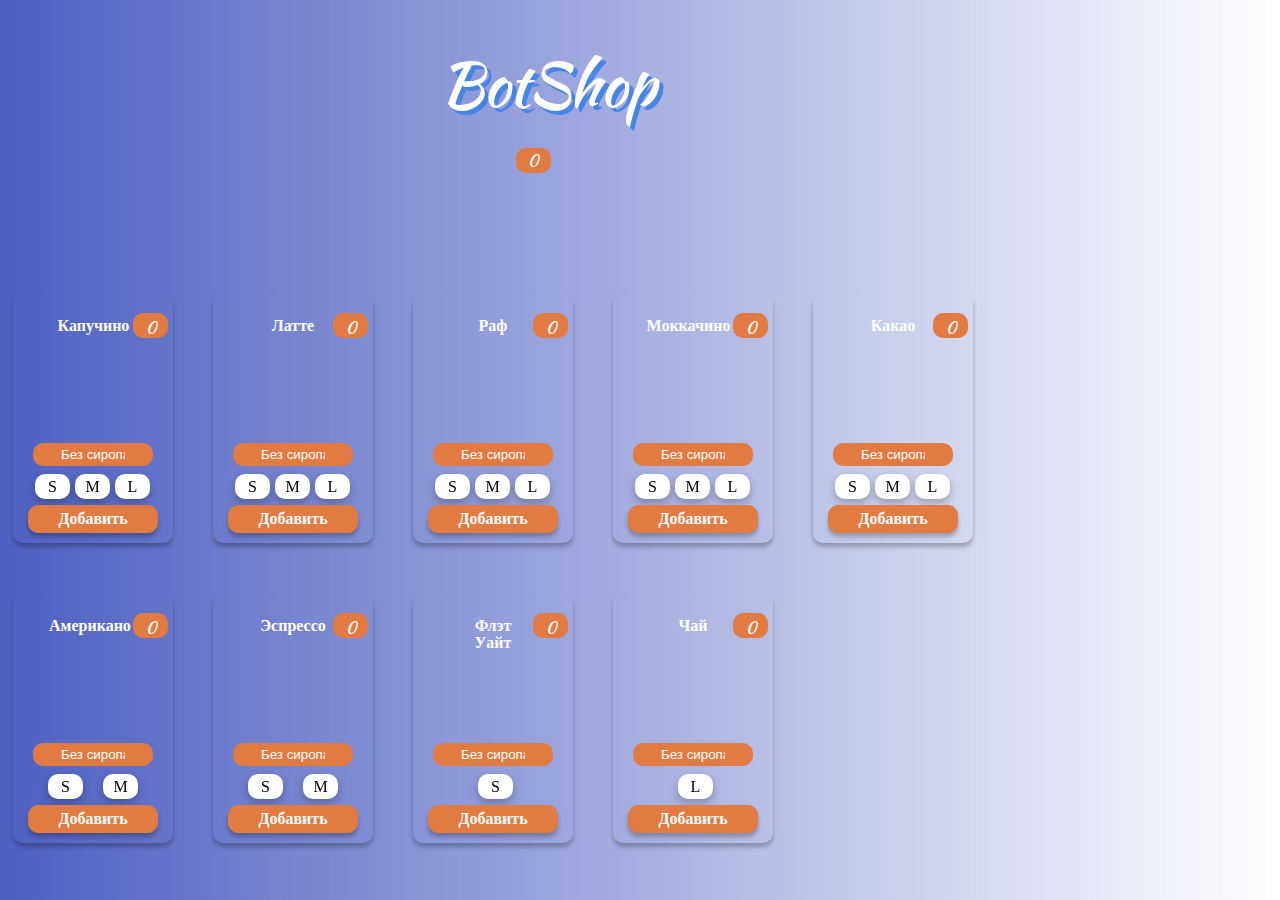
==== index.html @ 3cc94b34 "commit" ====
<!DOCTYPE html>
<meta name="viewport" content="width=device-width, height=device-height, initial-scale=1, user-scalable=no, maximum-scale=1">
<html lang="en">
<head>
  <meta charset="UTF-8">
  <link rel="stylesheet" href="css/style.css">
  <link rel="stylesheet" href="css/cards_containers.css">
  <link rel="stylesheet" href="css/titles.css">
  <link rel="stylesheet" href="css/buttons.css">
  <link rel="stylesheet" href="css/images.css">
  <link rel="stylesheet" href="css/select.css">
  <link rel="stylesheet" href="css/price.css">
  <title>BotShop</title>
</head>
<body>
<h1 class="title">BotShop</h1>
<div class="average-price_container">
  <h3 class="average-price_text">0</h3>
</div>


<div class="container">
  <div class="products"></div>
</div>

<script src="https://telegram.org/js/telegram-web-app.js"></script>
<script src="js/app.js"></script>
<script src="js/GetProductsData.js"></script>
</body>
</html>
---- css/style.css ----
body {
  position: relative;
  width: 1080px;
  height: 720px;
  background: linear-gradient(90deg, #3A4EBB -10.96%, rgba(10, 16, 48, 0) 100%);
}

.container {
  max-width: 1200px;
}

@font-face {
  font-family: 'Kaushan Script';
  src: url('fonts/KaushanScript-Regular.ttf') format("truetype");
}

.title {
  width: 301px;
  height: 63px;
  margin-left: 40%;
  font-family: 'Kaushan Script', serif;
  font-style: normal;
  font-weight: 400;
  font-size: 60px;
  line-height: 90px;

  color: #FFFFFF;

  text-shadow: 4px 4px #4585E6;
}

@font-face {
  font-family: 'Oleo Script Swash Caps';
  src: url('fonts/KaushanScript-Regular.ttf') format("truetype");
}

.average-price_container{
  position: absolute;
  width: 35px;
  height: 25px;
  margin-left: 47%;
  top: 15%;

  background: #E17B41;
  border-radius: 10px;
}

.average-price_text{
  text-align: center;
  margin-top: 5px;
  font-family: 'Oleo Script Swash Caps', serif;
  font-style: normal;
  font-weight: 400;
  font-size: 16px;
  line-height: 15px;
  color: #FFFFFF;
}
---- css/cards_containers.css ----
.products {
  display: grid;
  gap: 50px;
  grid-template-columns: repeat(5,150px);
}

.item {
  position: relative;
  flex-direction: column;
  display: flex;
  width: 160px;
  height: 250px;
  top: 150px;
  left: 5px;

  box-shadow: 0 4px 4px rgba(0, 0, 0, 0.25);
  border-radius: 10px;
}


@media (max-width: 768px ) {
  .products{
    grid-template-columns: repeat(2,1fr);
  }
}


/*@media (max-width: 1280px ) {*/
/*  .products{*/
/*    margin-left: 2vw;*/
/*    padding: calc(20px + ((50 - 20) * ((100vw - 320px) / (1280 - 320))));*/
/*    grid-template-columns: repeat(4,1fr);*/
/*    width: 768px;*/
/*  }*/
/*  .title{*/
/*    font-size: calc(40px + ((60 - 20) * ((100vw - 320px) / (1280 - 320))));*/
/*    margin-left: 40%;*/
/*  }*/
/*  .average-price_container{*/
/*    margin-left: 50%;*/
/*  }*/
/*}*/
---- css/titles.css ----
/* Cards titles */

@font-face {
  font-family: 'Oleo Script Swash Caps';
  src: url('fonts/KaushanScript-Regular.ttf') format("truetype");
}

.item__title {
  text-align: center;
  align-self: center;
  position: relative;
  width: 68px;
  height: 19px;
  top: -3px;

  font-family: 'Oleo Script Swash Caps', serif;
  font-style: normal;
  font-weight: 700;
  font-size: 16px;
  line-height: 17px;

  color: #FFFFFF;
}

.title_mokka {
  margin-left: -25px;
}

.title_cappuccino {
  margin-left: -3px;
}

.title_americano {
  margin-left: -20px;
}
---- css/buttons.css ----
/* Buttons */

.buttons {
  display: grid;
  grid-template-columns: repeat(auto-fill, minmax(35px, 1fr));
}

.btn__size {
  flex-direction: column;
  margin-top: 108px;
  margin-left: 22px;

  background: #FFFFFF;
  border-radius: 10px;
  width: 35px;
  height: 25px;

  filter: drop-shadow(0px 4px 4px rgba(0, 0, 0, 0.25));
}

.one_size{
  margin-left: 65px;
}

.two_size_s{
  margin-left: 35px;
}

.two_size_m{
  margin-left: 50px;
}

.btn__size._active{
  background: #2557A3;
}

.btn__size._active .buttons{
  background: #FFFFFF;
}

.btn__size._active .btn__text_size{
  color: white;
}

.btn__text_size{
  text-align: center;
  font-size: 16px;
  margin-top: 4px;
}

.btn__buy {
  box-sizing: border-box;

  position: absolute;
  width: 130px;
  height: 28px;
  left: 15px;
  top: 212px;

  background: #E17B41;
  border: 1px solid #E17B41;
  box-shadow: 0 4px 4px rgba(0, 0, 0, 0.25);
  border-radius: 10px;
  color: #FFFFFF;
  font-family: 'Oleo Script Swash Caps', serif;
  font-style: normal;
  font-weight: 600;
  font-size: 16px;
}

.btn__text_buy{
  text-align: center;
  font-size: 16px;
  margin-top: 1px;
}

.btn__buy._active{
  background: #2557A3;
  border: 1px solid #2557A3;
}
---- css/images.css ----
/* Images */

.image_coffee {
  position: absolute;
  width: 75px;
  height: 85px;
  left: 44px;
  top: 45px;
}

.image_tea {
  position: absolute;
  width: 80px;
  height: 90px;
  left: 45px;
  top: 45px;
}
---- css/select.css ----
/* Syrup block */

.syrup_select_form{
  -moz-appearance: none;
  -webkit-appearance: none;
  appearance: none;
  box-sizing: border-box;

  position: absolute;
  width: 120px;
  height: 23px;
  left: 20px;
  top: 150px;

  background: #E17B41;
  color: #FFFFFF;
  padding: 0 28px;

  border-radius: 10px;
  border: #E17B41;
}

.syrup_select_form._active{
  display: none;
}



.syrup__text {
  width: 130px;
  height: 33px;
  left: 18px;
  top: -7px;

  font-family: 'Oleo Script Swash Caps', serif;
  font-style: normal;
  font-weight: 600;
  font-size: 16px;
  line-height: 12px;

  color: #FFFFFF;
}

select{
  text-align-last: center;
}
---- css/price.css ----
/* Price block */

.item__label_price {
  position: absolute;
  display: flex;
  width: 35px;
  height: 25px;
  top: 20px;
  left: 120px;
  flex: 0 0 48px;

  background: #E17B41;
  border-radius: 10px;
}

.item__text_price {
  position: relative;
  width: 65px;
  text-align: center;
  top: -20px;

  font-family: 'Oleo Script Swash Caps', serif;
  font-style: normal;
  font-weight: 400;
  font-size: 16px;
  line-height: 15px;

  color: #FFFFFF;
}
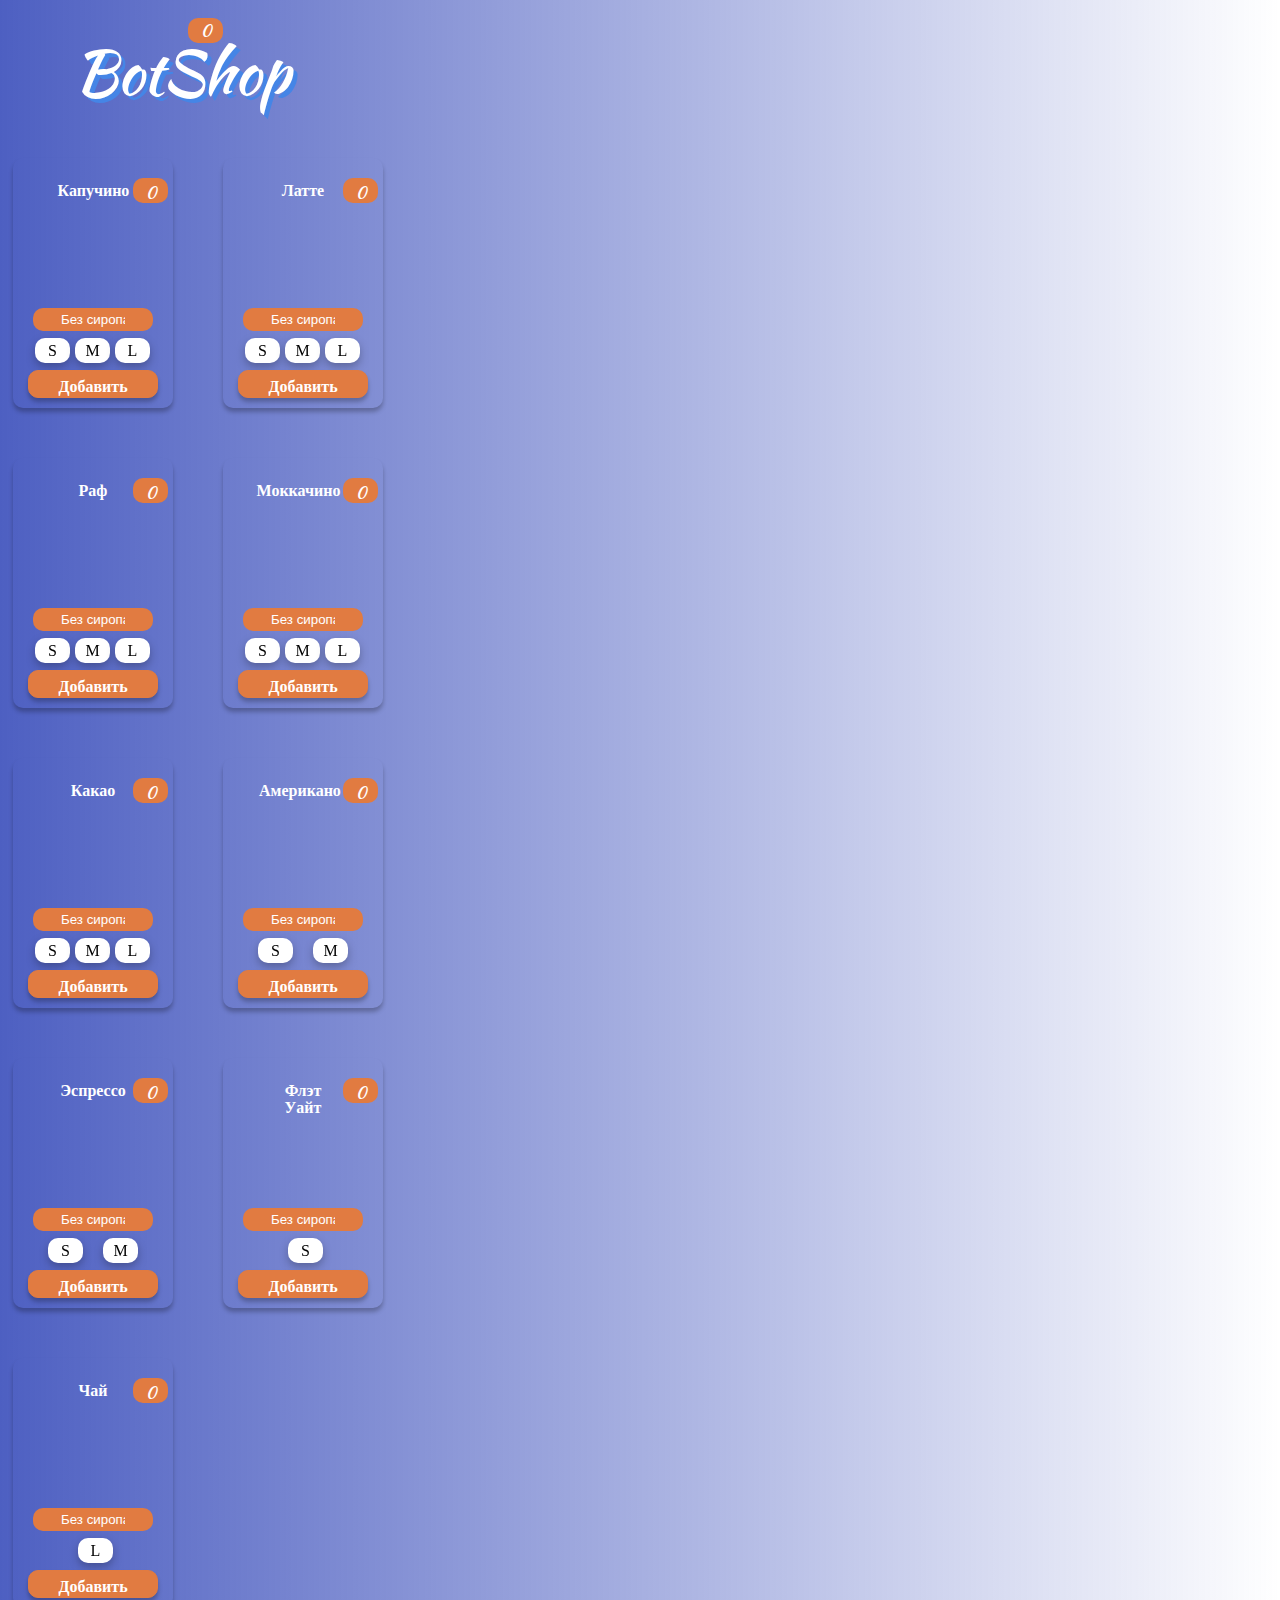
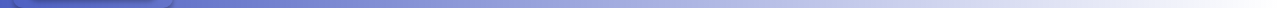
==== commit e6b66728: "g" ====
--- a/index.html
+++ b/index.html
@@ -1,8 +1,9 @@
 <!DOCTYPE html>
-<meta name="viewport" content="width=device-width, height=device-height, initial-scale=1, user-scalable=no, maximum-scale=1">
+<meta name="viewport" content="width=device-width, height=device-height, initial-scale=1.0, user-scalable=no, maximum-scale=1.0">
 <html lang="en">
 <head>
   <meta charset="UTF-8">
+  <meta name="viewport" content="width=device-width, initial-scale=1.0">
   <link rel="stylesheet" href="css/style.css">
   <link rel="stylesheet" href="css/cards_containers.css">
   <link rel="stylesheet" href="css/titles.css">
--- a/css/style.css
+++ b/css/style.css
@@ -1,12 +1,12 @@
 body {
   position: relative;
-  width: 1080px;
-  height: 720px;
+  width: 370px;
+  height: 932px;
   background: linear-gradient(90deg, #3A4EBB -10.96%, rgba(10, 16, 48, 0) 100%);
 }
 
 .container {
-  max-width: 1200px;
+  max-width: 400px;
 }
 
 @font-face {
@@ -15,9 +15,11 @@
 }
 
 .title {
+  position: absolute;
   width: 301px;
   height: 63px;
-  margin-left: 40%;
+  left: 66px;
+  top: -20px;
   font-family: 'Kaushan Script', serif;
   font-style: normal;
   font-weight: 400;
@@ -38,8 +40,8 @@
   position: absolute;
   width: 35px;
   height: 25px;
-  margin-left: 47%;
-  top: 15%;
+  left: 180px;
+  top: 10px;
 
   background: #E17B41;
   border-radius: 10px;
--- a/css/cards_containers.css
+++ b/css/cards_containers.css
@@ -1,7 +1,7 @@
 .products {
   display: grid;
   gap: 50px;
-  grid-template-columns: repeat(5,150px);
+  grid-template-columns: repeat(auto-fit, minmax(160px, 1fr));
 }
 
 .item {
@@ -16,27 +16,3 @@
   box-shadow: 0 4px 4px rgba(0, 0, 0, 0.25);
   border-radius: 10px;
 }
-
-
-@media (max-width: 768px ) {
-  .products{
-    grid-template-columns: repeat(2,1fr);
-  }
-}
-
-
-/*@media (max-width: 1280px ) {*/
-/*  .products{*/
-/*    margin-left: 2vw;*/
-/*    padding: calc(20px + ((50 - 20) * ((100vw - 320px) / (1280 - 320))));*/
-/*    grid-template-columns: repeat(4,1fr);*/
-/*    width: 768px;*/
-/*  }*/
-/*  .title{*/
-/*    font-size: calc(40px + ((60 - 20) * ((100vw - 320px) / (1280 - 320))));*/
-/*    margin-left: 40%;*/
-/*  }*/
-/*  .average-price_container{*/
-/*    margin-left: 50%;*/
-/*  }*/
-/*}*/
--- a/css/titles.css
+++ b/css/titles.css
@@ -1,4 +1,4 @@
-/* Cards titles */
+/* Card titles */
 
 @font-face {
   font-family: 'Oleo Script Swash Caps';
--- a/css/buttons.css
+++ b/css/buttons.css
@@ -1,4 +1,5 @@
 /* Buttons */
+
 
 .buttons {
   display: grid;
@@ -71,7 +72,7 @@
 .btn__text_buy{
   text-align: center;
   font-size: 16px;
-  margin-top: 1px;
+  margin-top: 4px;
 }
 
 .btn__buy._active{
--- a/css/price.css
+++ b/css/price.css
@@ -19,6 +19,8 @@
   text-align: center;
   top: -20px;
 
+
+
   font-family: 'Oleo Script Swash Caps', serif;
   font-style: normal;
   font-weight: 400;
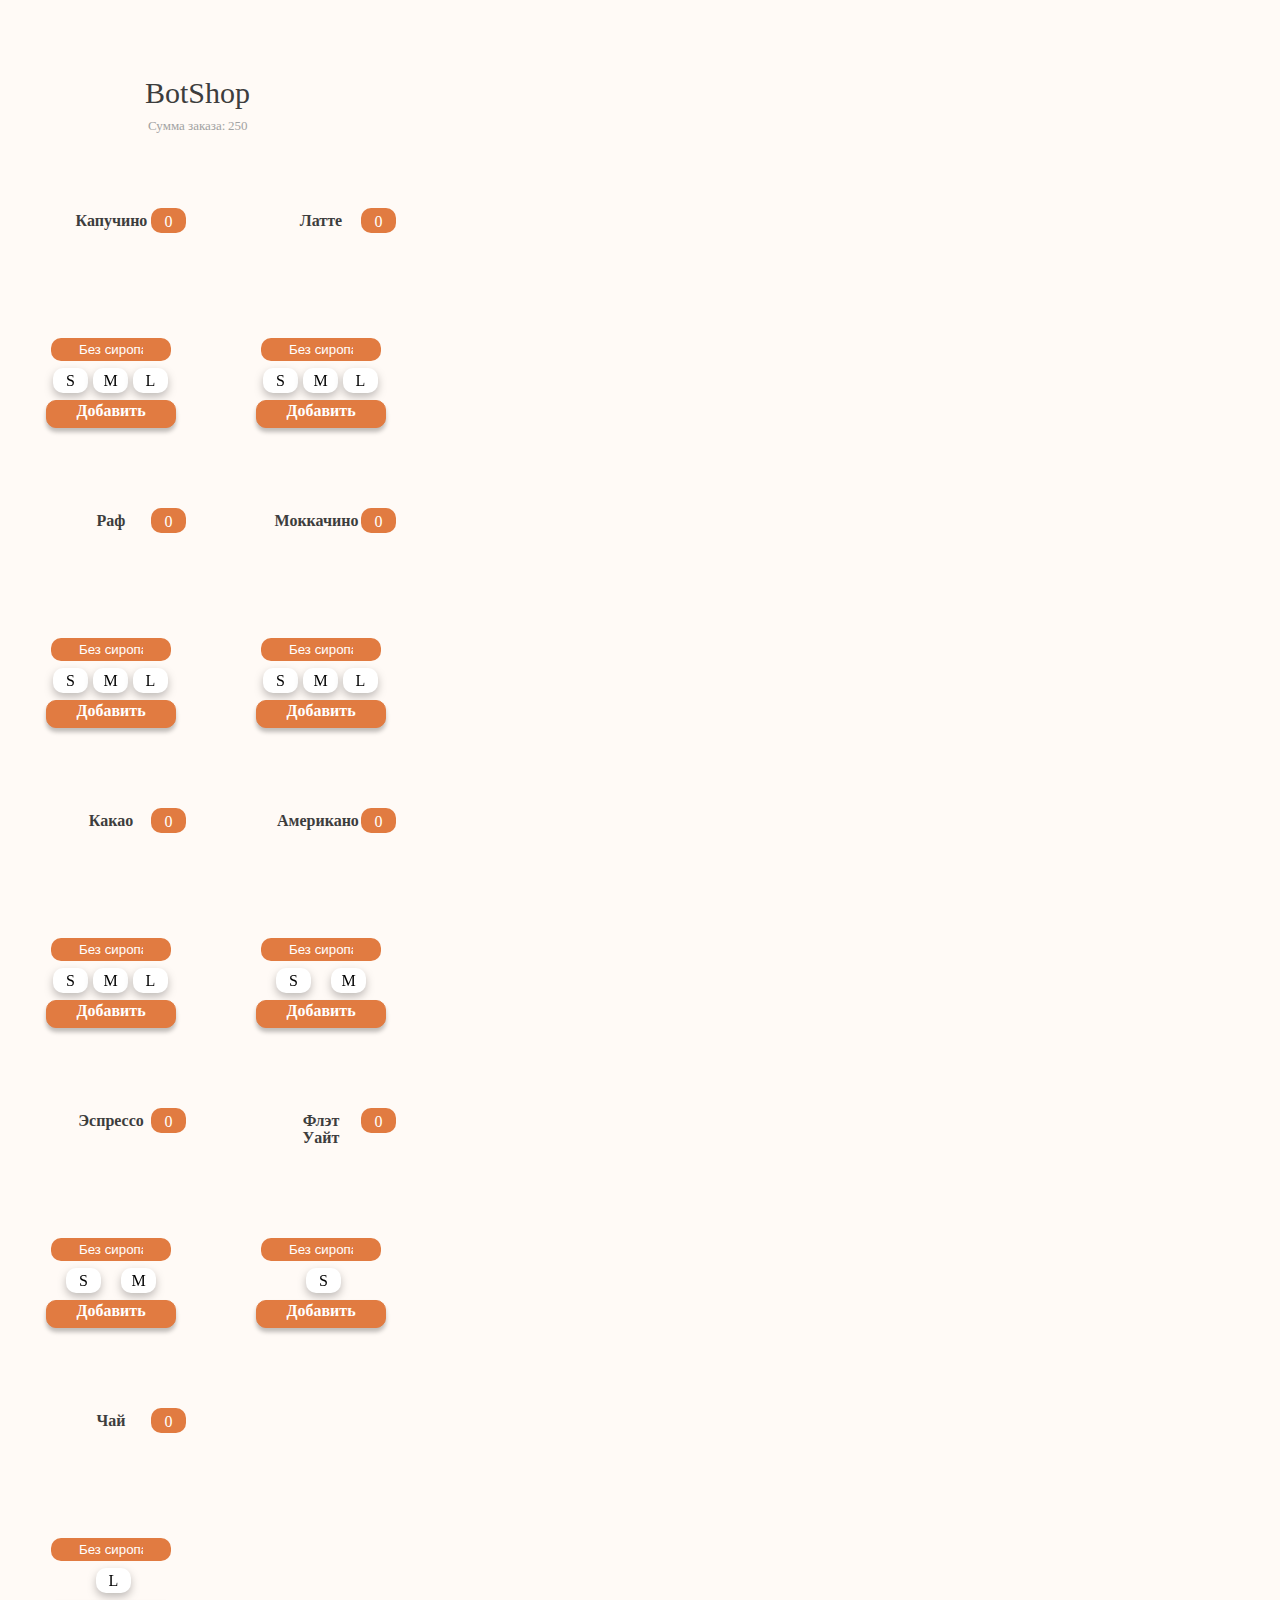
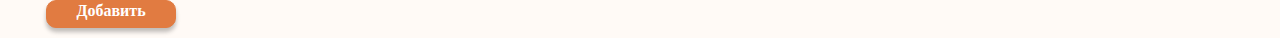
==== commit f6ff4703: "upd font" ====
--- a/index.html
+++ b/index.html
@@ -15,9 +15,9 @@
 </head>
 <body>
 <h1 class="title">BotShop</h1>
-<div class="average-price_container">
-  <h3 class="average-price_text">0</h3>
-</div>
+<h2 class="average-price_sum_text">Сумма заказа:</h2>
+<h2 class="average-price_text"> 250</h2>
+
 
 
 <div class="container">
--- a/css/style.css
+++ b/css/style.css
@@ -2,7 +2,7 @@
   position: relative;
   width: 370px;
   height: 932px;
-  background: linear-gradient(90deg, #3A4EBB -10.96%, rgba(10, 16, 48, 0) 100%);
+  background: #FFFAF6
 }
 
 .container {
@@ -10,50 +10,59 @@
 }
 
 @font-face {
-  font-family: 'Kaushan Script';
-  src: url('fonts/KaushanScript-Regular.ttf') format("truetype");
+  src: url('fonts/PPNeueMontreal-Medium.otf') format("truetype");
 }
 
 .title {
   position: absolute;
-  width: 301px;
-  height: 63px;
-  left: 66px;
-  top: -20px;
-  font-family: 'Kaushan Script', serif;
+  width: 142px;
+  height: 24px;
+  left: 137px;
+  top: 50px;
+
+  font-family: 'PP Neue Montreal', serif;
   font-style: normal;
-  font-weight: 400;
-  font-size: 60px;
-  line-height: 90px;
+  font-weight: 500;
+  font-size: 30px;
+  line-height: 30px;
 
-  color: #FFFFFF;
-
-  text-shadow: 4px 4px #4585E6;
+  color: #3D3D3D;
 }
 
 @font-face {
-  font-family: 'Oleo Script Swash Caps';
-  src: url('fonts/KaushanScript-Regular.ttf') format("truetype");
+  src: url('fonts/PPNeueMontreal-Medium.otf') format("truetype");
 }
 
-.average-price_container{
+.average-price_sum_text{
   position: absolute;
-  width: 35px;
-  height: 25px;
-  left: 180px;
-  top: 10px;
+  width: 114px;
+  height: 15px;
+  left: 140px;
+  top: 100px;
 
-  background: #E17B41;
-  border-radius: 10px;
+  font-family: 'PP Neue Montreal', serif;
+  font-style: normal;
+  font-weight: 500;
+  font-size: 13px;
+  line-height: 13px;
+
+  color: #A2A2A2;
+
 }
 
 .average-price_text{
-  text-align: center;
-  margin-top: 5px;
-  font-family: 'Oleo Script Swash Caps', serif;
+  position: absolute;
+  width: 114px;
+  height: 15px;
+  left: 220px;
+  top: 100px;
+
+  font-family: 'PP Neue Montreal', serif;
   font-style: normal;
-  font-weight: 400;
-  font-size: 16px;
-  line-height: 15px;
-  color: #FFFFFF;
+  font-weight: 500;
+  font-size: 13px;
+  line-height: 13px;
+
+  color: #A2A2A2;
 }
+
--- a/css/cards_containers.css
+++ b/css/cards_containers.css
@@ -1,18 +1,39 @@
 .products {
-  display: grid;
-  gap: 50px;
-  grid-template-columns: repeat(auto-fit, minmax(160px, 1fr));
+    display: grid;
+    gap: 50px;
+    grid-template-columns: repeat(auto-fit, minmax(160px, 1fr));
 }
 
 .item {
-  position: relative;
-  flex-direction: column;
-  display: flex;
-  width: 160px;
-  height: 250px;
-  top: 150px;
-  left: 5px;
+    position: relative;
+    flex-direction: column;
+    display: flex;
+    width: 160px;
+    height: 250px;
+    left: 23px;
+    top: 180px;
 
-  box-shadow: 0 4px 4px rgba(0, 0, 0, 0.25);
-  border-radius: 10px;
+    border-radius: 10px;
 }
+
+@media (max-width: 1025px) and (min-width: 620px) {
+    .products {
+        margin-left: 100px;
+        gap: 40px;
+        grid-template-columns: repeat(4, minmax(160px, 1fr));
+    }
+
+    .title {
+        margin-left: 300px;
+    }
+
+    .average-price_container {
+        margin-left: 290px;
+    }
+}
+
+@media (max-width: 400px) {
+    .products {
+        gap: 10px;
+    }
+}--- a/css/titles.css
+++ b/css/titles.css
@@ -1,8 +1,7 @@
 /* Card titles */
 
 @font-face {
-  font-family: 'Oleo Script Swash Caps';
-  src: url('fonts/KaushanScript-Regular.ttf') format("truetype");
+  src: url('fonts/PPNeueMontreal-Medium.otf') format("truetype");
 }
 
 .item__title {
@@ -13,13 +12,13 @@
   height: 19px;
   top: -3px;
 
-  font-family: 'Oleo Script Swash Caps', serif;
+  font-family: 'PP Neue Montreal', serif;
   font-style: normal;
   font-weight: 700;
   font-size: 16px;
   line-height: 17px;
 
-  color: #FFFFFF;
+  color: #3D3D3D;
 }
 
 .title_mokka {
--- a/css/buttons.css
+++ b/css/buttons.css
@@ -72,7 +72,7 @@
 .btn__text_buy{
   text-align: center;
   font-size: 16px;
-  margin-top: 4px;
+  margin-top: 1px;
 }
 
 .btn__buy._active{
--- a/css/price.css
+++ b/css/price.css
@@ -17,7 +17,7 @@
   position: relative;
   width: 65px;
   text-align: center;
-  top: -20px;
+  top: -21px;
 
 
 
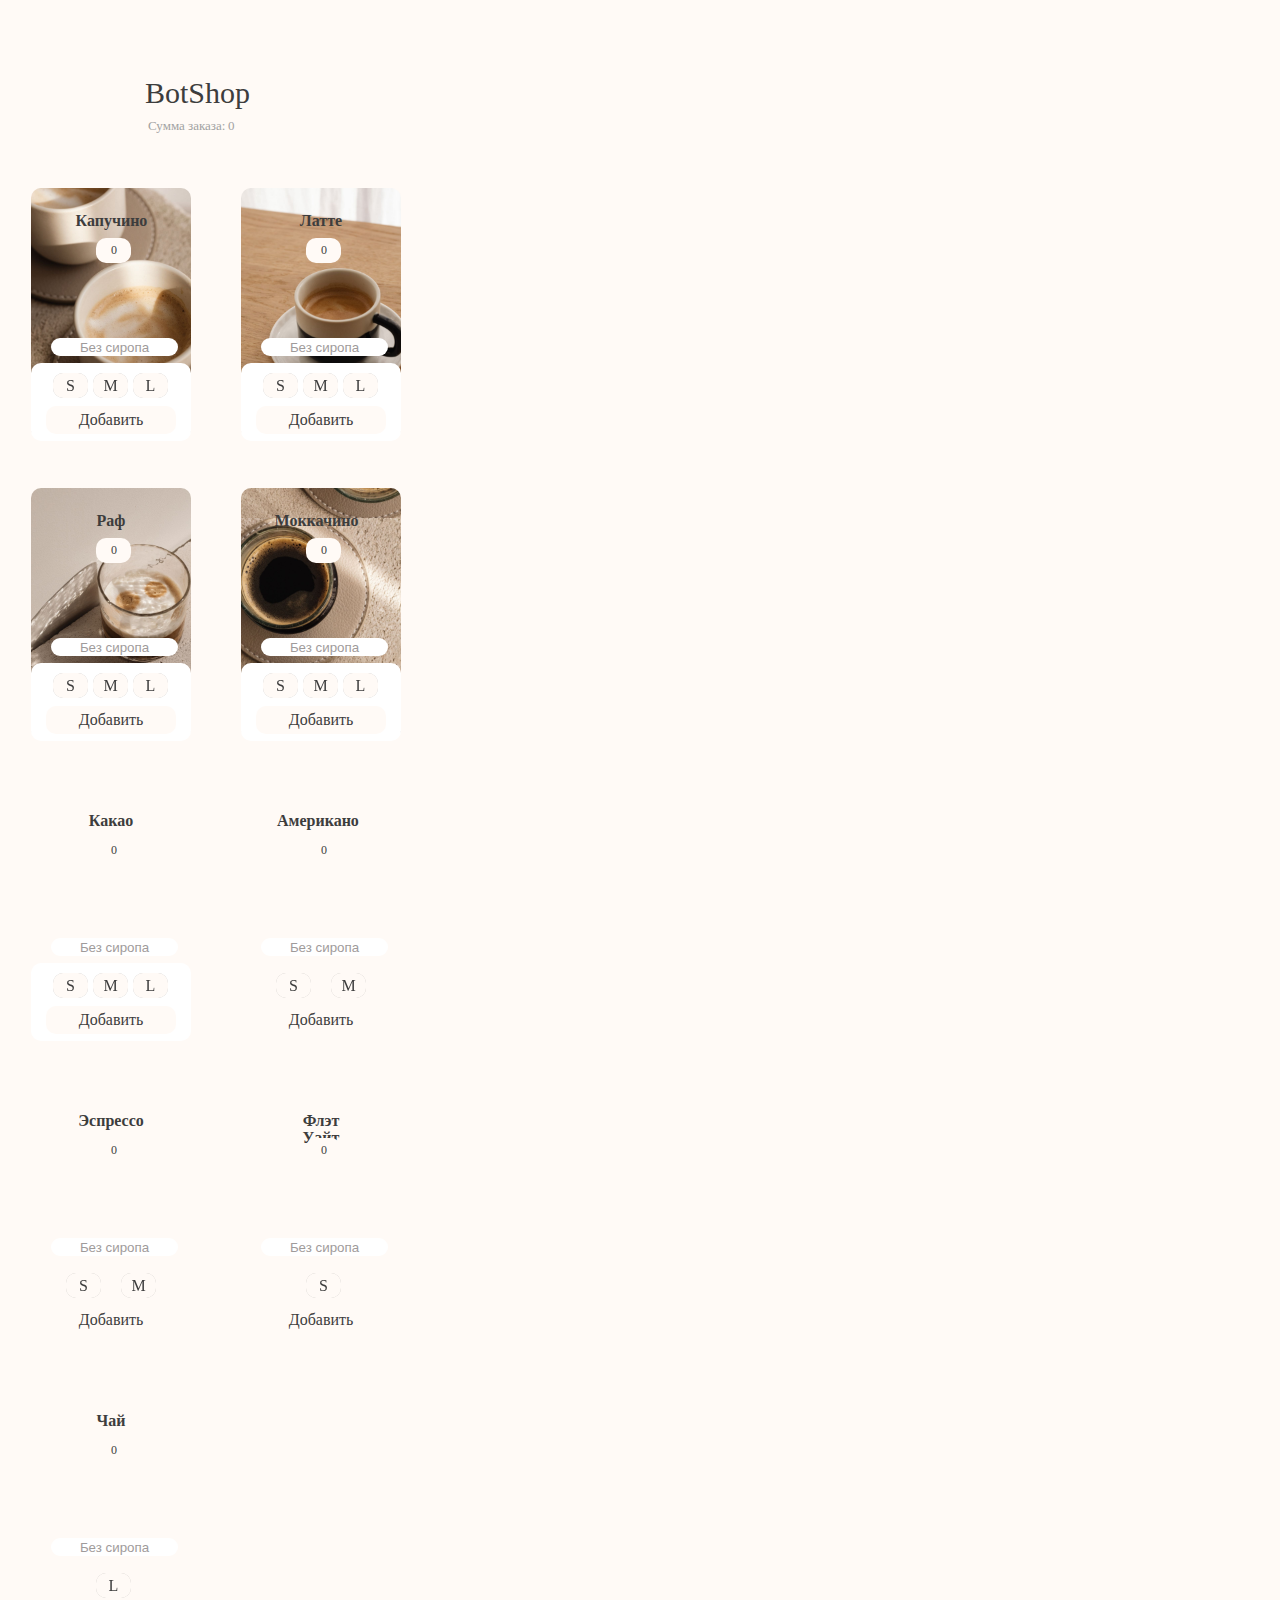
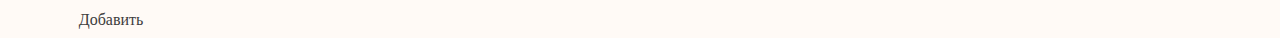
==== commit 92046131: "upd design" ====
--- a/index.html
+++ b/index.html
@@ -16,7 +16,7 @@
 <body>
 <h1 class="title">BotShop</h1>
 <h2 class="average-price_sum_text">Сумма заказа:</h2>
-<h2 class="average-price_text"> 250</h2>
+<h2 class="average-price_text">0</h2>
 
 
 
--- a/css/cards_containers.css
+++ b/css/cards_containers.css
@@ -14,6 +14,23 @@
     top: 180px;
 
     border-radius: 10px;
+}
+
+.item_cappuccino{
+    background: url("/img/cappucino.jpeg") 10% 10%;
+    background-size: 200px 300px;
+}
+.item_latte{
+    background: url("/img/latte.jpeg") 10% 40%;
+    background-size: 200px 300px;
+}
+.item_raf{
+    background: url("/img/raf.jpeg") 20% 120%;
+    background-size: 200px 300px;
+}
+.item_mokka{
+    background: url("/img/mokka.jpeg") 10% -60%;
+    background-size: 200px 300px;
 }
 
 @media (max-width: 1025px) and (min-width: 620px) {
--- a/css/buttons.css
+++ b/css/buttons.css
@@ -6,17 +6,29 @@
   grid-template-columns: repeat(auto-fill, minmax(35px, 1fr));
 }
 
+.buttons_container{
+  position: absolute;
+  width: 160px;
+  height: 78px;
+  left: 0px;
+  top: 175px;
+
+  background: #FFFFFF;
+  border-radius: 10px;
+}
+
 .btn__size {
   flex-direction: column;
-  margin-top: 108px;
+  margin-top: 113px;
   margin-left: 22px;
 
-  background: #FFFFFF;
+  background: #FFFAF6;
+  color: #3D3D3D;
   border-radius: 10px;
   width: 35px;
   height: 25px;
 
-  filter: drop-shadow(0px 4px 4px rgba(0, 0, 0, 0.25));
+  filter: drop-shadow(0px 0px 0px rgba(0, 0, 0, 0.25));
 }
 
 .one_size{
@@ -32,7 +44,7 @@
 }
 
 .btn__size._active{
-  background: #2557A3;
+  background:#D1D0D0;
 }
 
 .btn__size._active .buttons{
@@ -49,6 +61,10 @@
   margin-top: 4px;
 }
 
+@font-face {
+  src: url('fonts/PPNeueMontreal-Medium.otf') format("truetype");
+}
+
 .btn__buy {
   box-sizing: border-box;
 
@@ -56,26 +72,24 @@
   width: 130px;
   height: 28px;
   left: 15px;
-  top: 212px;
+  top: 218px;
 
-  background: #E17B41;
-  border: 1px solid #E17B41;
-  box-shadow: 0 4px 4px rgba(0, 0, 0, 0.25);
+  background:  #FFFAF6;
   border-radius: 10px;
-  color: #FFFFFF;
-  font-family: 'Oleo Script Swash Caps', serif;
+  color: #3D3D3D;
+  font-family: 'PP Neue Montreal', serif;
   font-style: normal;
-  font-weight: 600;
-  font-size: 16px;
+  font-weight: 500;
+  line-height: 13px;
 }
 
 .btn__text_buy{
   text-align: center;
   font-size: 16px;
-  margin-top: 1px;
+  margin-top: 7px;
 }
 
 .btn__buy._active{
-  background: #2557A3;
-  border: 1px solid #2557A3;
+  background: #D2CFCF;
+  color: #FFFFFF;
 }
--- a/css/select.css
+++ b/css/select.css
@@ -7,13 +7,13 @@
   box-sizing: border-box;
 
   position: absolute;
-  width: 120px;
-  height: 23px;
+  width: 127px;
+  height: 18px;
   left: 20px;
   top: 150px;
 
-  background: #E17B41;
-  color: #FFFFFF;
+  background: #FFFFFF;
+  color: #9F9B9B;
   padding: 0 28px;
 
   border-radius: 10px;
@@ -25,6 +25,9 @@
 }
 
 
+@font-face {
+  src: url('fonts/PPNeueMontreal-Medium.otf') format("truetype");
+}
 
 .syrup__text {
   width: 130px;
@@ -32,7 +35,7 @@
   left: 18px;
   top: -7px;
 
-  font-family: 'Oleo Script Swash Caps', serif;
+  font-family: 'PP Neue Montreal', serif;
   font-style: normal;
   font-weight: 600;
   font-size: 16px;
--- a/css/price.css
+++ b/css/price.css
@@ -2,30 +2,32 @@
 
 .item__label_price {
   position: absolute;
-  display: flex;
   width: 35px;
   height: 25px;
-  top: 20px;
-  left: 120px;
-  flex: 0 0 48px;
+  left: 65px;
+  top: 50px;
 
-  background: #E17B41;
+  background: #FFFAF6;
   border-radius: 10px;
 }
 
+@font-face {
+  src: url('fonts/PPNeueMontreal-Medium.otf') format("truetype");
+}
+
 .item__text_price {
-  position: relative;
-  width: 65px;
-  text-align: center;
-  top: -21px;
+  position: absolute;
+  width: 21px;
+  height: 10px;
+  left: 15px;
+  top: -15px;
 
+  font-family: 'PP Neue Montreal', serif;
+  font-style: normal;
+  font-weight: 500;
+  font-size: 12px;
+  line-height: 14px;
+  z-index: 1;
 
-
-  font-family: 'Oleo Script Swash Caps', serif;
-  font-style: normal;
-  font-weight: 400;
-  font-size: 16px;
-  line-height: 15px;
-
-  color: #FFFFFF;
+  color: #3D3D3D;
 }
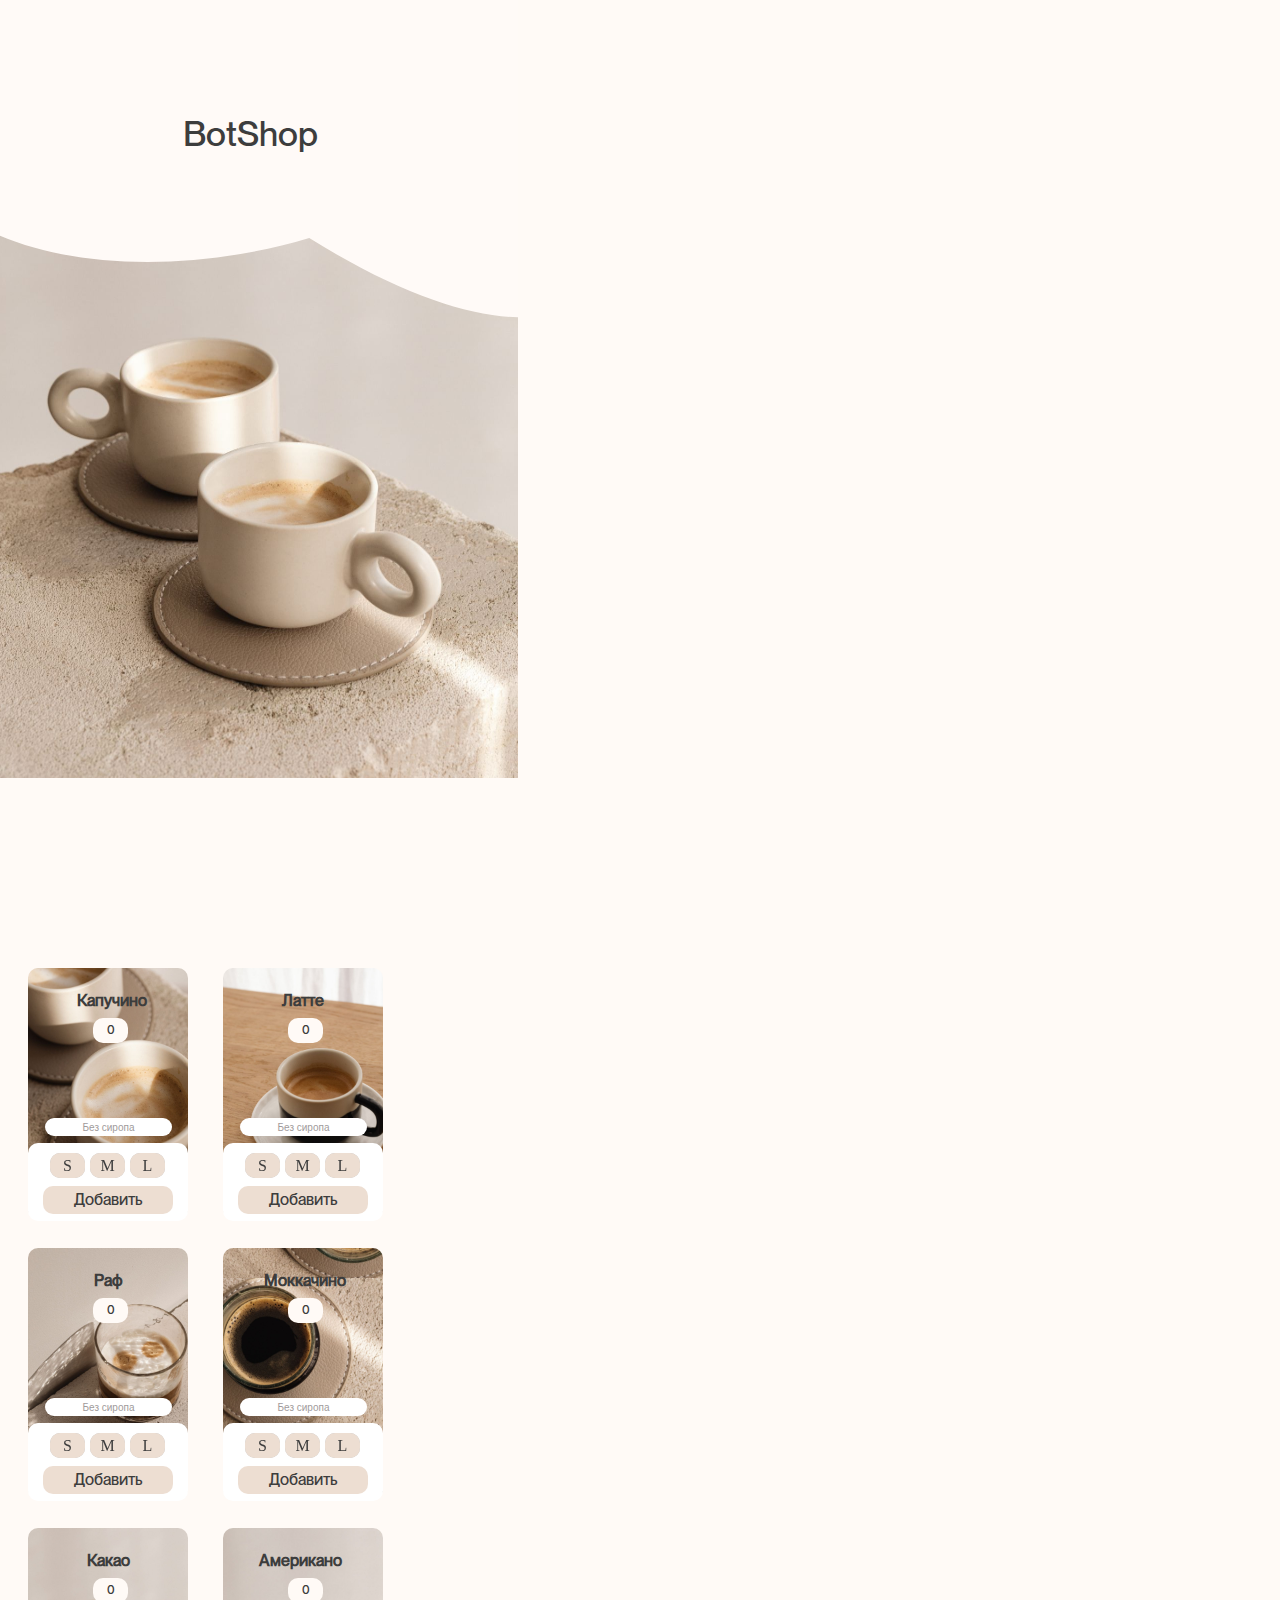
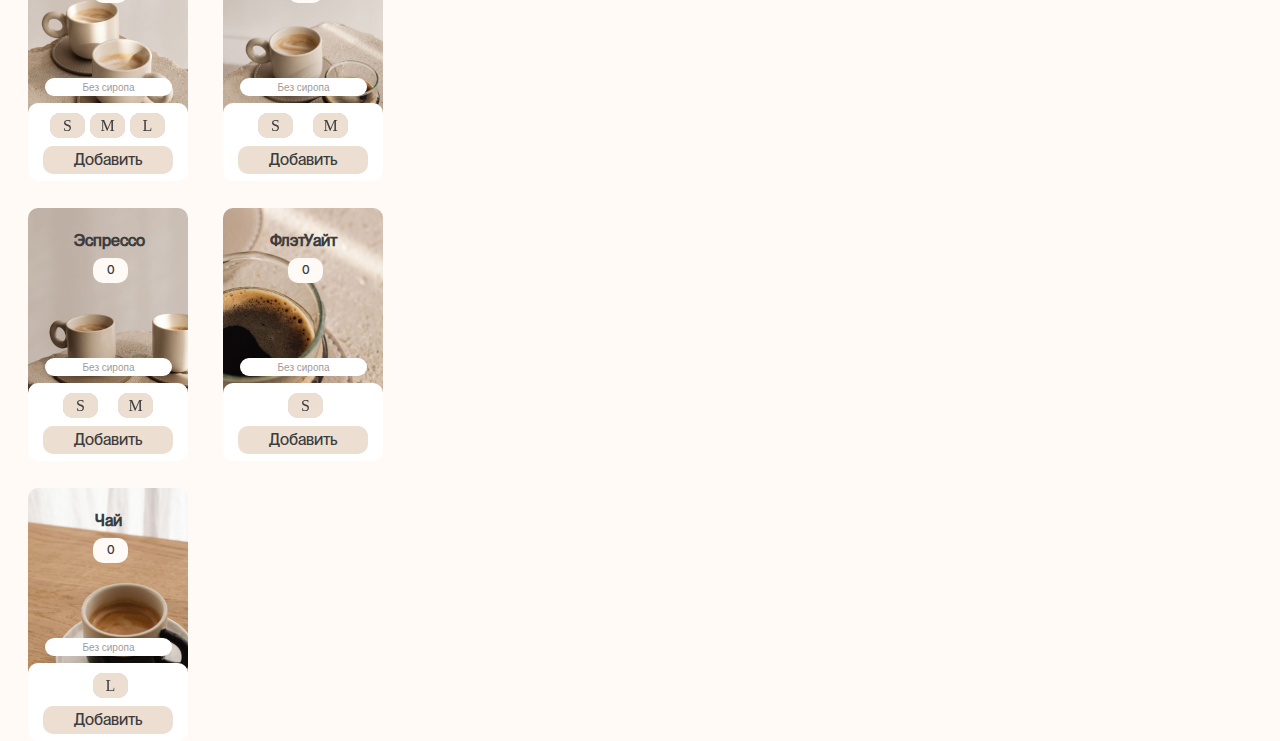
==== commit 389c4b0c: "preloader" ====
--- a/index.html
+++ b/index.html
@@ -14,6 +14,12 @@
   <title>BotShop</title>
 </head>
 <body>
+
+<div class="preloader">
+  <img class="ellipse" src="../img/ellipse.svg" alt="">
+  <h1 class="title title-preloader">BotShop</h1>
+  <div class="loader"></div>
+</div>
 <h1 class="title">BotShop</h1>
 <h2 class="average-price_sum_text">Сумма заказа:</h2>
 <h2 class="average-price_text">0</h2>
--- a/css/style.css
+++ b/css/style.css
@@ -1,3 +1,8 @@
+@font-face {
+  font-family: "PP Neue Montreal";
+  src: url('fonts/PPNeueMontreal-Medium.otf') format("truetype");
+}
+
 body {
   position: relative;
   width: 370px;
@@ -5,40 +10,63 @@
   background: #FFFAF6
 }
 
+.preloader{
+  position: relative;
+  left: -10px;
+  top: -10px;
+  width: 520px;
+  height: 780px;
+  background: url("../img/cacao.jpeg") 50% 60%;
+  background-size: 600px 800px;
+  z-index: 2;
+  overflow: hidden;
+}
+
+.ellipse{
+  position: absolute;
+  width: 820px;
+  height: 460px;
+  left: -130px;
+  top: -140px;
+}
+
+.title-preloader{
+  margin-left: 50px;
+  margin-top:100px;
+}
+
+
+
+
+
+
+
 .container {
   max-width: 400px;
-}
-
-@font-face {
-  src: url('fonts/PPNeueMontreal-Medium.otf') format("truetype");
 }
 
 .title {
   position: absolute;
   width: 142px;
   height: 24px;
-  left: 137px;
-  top: 50px;
+  left: 135px;
+  top: 20px;
 
   font-family: 'PP Neue Montreal', serif;
   font-style: normal;
   font-weight: 500;
-  font-size: 30px;
+  font-size: 35px;
   line-height: 30px;
 
   color: #3D3D3D;
-}
-
-@font-face {
-  src: url('fonts/PPNeueMontreal-Medium.otf') format("truetype");
 }
 
 .average-price_sum_text{
   position: absolute;
   width: 114px;
   height: 15px;
-  left: 140px;
-  top: 100px;
+  left: 147px;
+  top: 80px;
 
   font-family: 'PP Neue Montreal', serif;
   font-style: normal;
@@ -54,8 +82,8 @@
   position: absolute;
   width: 114px;
   height: 15px;
-  left: 220px;
-  top: 100px;
+  left: 233px;
+  top: 80px;
 
   font-family: 'PP Neue Montreal', serif;
   font-style: normal;
--- a/css/cards_containers.css
+++ b/css/cards_containers.css
@@ -1,6 +1,7 @@
+
 .products {
     display: grid;
-    gap: 50px;
+    gap: 20px;
     grid-template-columns: repeat(auto-fit, minmax(160px, 1fr));
 }
 
@@ -10,28 +11,14 @@
     display: flex;
     width: 160px;
     height: 250px;
-    left: 23px;
+    left: 20px;
     top: 180px;
+    margin-bottom: 10px;
 
     border-radius: 10px;
 }
 
-.item_cappuccino{
-    background: url("/img/cappucino.jpeg") 10% 10%;
-    background-size: 200px 300px;
-}
-.item_latte{
-    background: url("/img/latte.jpeg") 10% 40%;
-    background-size: 200px 300px;
-}
-.item_raf{
-    background: url("/img/raf.jpeg") 20% 120%;
-    background-size: 200px 300px;
-}
-.item_mokka{
-    background: url("/img/mokka.jpeg") 10% -60%;
-    background-size: 200px 300px;
-}
+/* Медиа запросы */
 
 @media (max-width: 1025px) and (min-width: 620px) {
     .products {
--- a/css/titles.css
+++ b/css/titles.css
@@ -1,6 +1,7 @@
-/* Card titles */
+/* Названия */
 
 @font-face {
+  font-family: "PP Neue Montreal";
   src: url('fonts/PPNeueMontreal-Medium.otf') format("truetype");
 }
 
@@ -22,11 +23,11 @@
 }
 
 .title_mokka {
-  margin-left: -25px;
+  margin-left: -10px;
 }
 
 .title_cappuccino {
-  margin-left: -3px;
+  margin-left: 5px;
 }
 
 .title_americano {
--- a/css/buttons.css
+++ b/css/buttons.css
@@ -1,5 +1,8 @@
-/* Buttons */
-
+/* Кнопки */
+@font-face {
+  font-family: "PP Neue Montreal";
+  src: url('fonts/PPNeueMontreal-Medium.otf') format("truetype");
+}
 
 .buttons {
   display: grid;
@@ -10,7 +13,7 @@
   position: absolute;
   width: 160px;
   height: 78px;
-  left: 0px;
+  left: 0;
   top: 175px;
 
   background: #FFFFFF;
@@ -22,7 +25,7 @@
   margin-top: 113px;
   margin-left: 22px;
 
-  background: #FFFAF6;
+  background: #EDDED2;
   color: #3D3D3D;
   border-radius: 10px;
   width: 35px;
@@ -44,7 +47,7 @@
 }
 
 .btn__size._active{
-  background:#D1D0D0;
+  background:#CBC5BC;
 }
 
 .btn__size._active .buttons{
@@ -61,10 +64,6 @@
   margin-top: 4px;
 }
 
-@font-face {
-  src: url('fonts/PPNeueMontreal-Medium.otf') format("truetype");
-}
-
 .btn__buy {
   box-sizing: border-box;
 
@@ -74,7 +73,7 @@
   left: 15px;
   top: 218px;
 
-  background:  #FFFAF6;
+  background: #EDDED2;
   border-radius: 10px;
   color: #3D3D3D;
   font-family: 'PP Neue Montreal', serif;
@@ -90,6 +89,6 @@
 }
 
 .btn__buy._active{
-  background: #D2CFCF;
+  background: #CBC5BC;
   color: #FFFFFF;
 }
--- a/css/images.css
+++ b/css/images.css
@@ -1,17 +1,46 @@
-/* Images */
+/* Фон карточек */
 
-.image_coffee {
-  position: absolute;
-  width: 75px;
-  height: 85px;
-  left: 44px;
-  top: 45px;
+.cappuccino {
+  background: url("../img/cappucino.jpeg") 10% 10%;
+  background-size: 200px 300px;
 }
 
-.image_tea {
-  position: absolute;
-  width: 80px;
-  height: 90px;
-  left: 45px;
-  top: 45px;
+.latte {
+  background: url("../img/latte.jpeg") 10% 40%;
+  background-size: 200px 300px;
 }
+
+.raf {
+  background: url("../img/raf.jpeg") 20% 120%;
+  background-size: 200px 300px;
+}
+
+.mokka {
+  background: url("../img/mokka.jpeg") 10% -60%;
+  background-size: 200px 300px;
+}
+
+.cacao {
+  background: url("../img/cacao.jpeg") 40% 120%;
+  background-size: 200px 300px;
+}
+
+.flatwhite {
+  background: url("../img/flatwhite.jpeg") 10% 10%;
+  background-size: 200px 300px;
+}
+
+.americano {
+  background: url("../img/americano.jpeg") 10% 10%;
+  background-size: 200px 300px;
+}
+
+.tea {
+  background: url("../img/tea.jpeg") 10% 10%;
+  background-size: 200px 300px;
+}
+
+.espresso {
+  background: url("../img/espresso.jpeg") 60% 30%;
+  background-size: 350px 250px;
+}
--- a/css/select.css
+++ b/css/select.css
@@ -1,4 +1,8 @@
-/* Syrup block */
+/* Выбор сиропа */
+@font-face {
+  font-family: "PP Neue Montreal";
+  src: url('fonts/PPNeueMontreal-Medium.otf') format("truetype");
+}
 
 .syrup_select_form{
   -moz-appearance: none;
@@ -9,7 +13,7 @@
   position: absolute;
   width: 127px;
   height: 18px;
-  left: 20px;
+  left: 17px;
   top: 150px;
 
   background: #FFFFFF;
@@ -18,32 +22,13 @@
 
   border-radius: 10px;
   border: #E17B41;
+  font-size: 10px;
 }
 
 .syrup_select_form._active{
   display: none;
 }
 
-
-@font-face {
-  src: url('fonts/PPNeueMontreal-Medium.otf') format("truetype");
-}
-
-.syrup__text {
-  width: 130px;
-  height: 33px;
-  left: 18px;
-  top: -7px;
-
-  font-family: 'PP Neue Montreal', serif;
-  font-style: normal;
-  font-weight: 600;
-  font-size: 16px;
-  line-height: 12px;
-
-  color: #FFFFFF;
-}
-
 select{
   text-align-last: center;
 }
--- a/css/price.css
+++ b/css/price.css
@@ -1,4 +1,8 @@
-/* Price block */
+/* Цены */
+@font-face {
+  font-family: "PP Neue Montreal";
+  src: url('fonts/PPNeueMontreal-Medium.otf') format("truetype");
+}
 
 .item__label_price {
   position: absolute;
@@ -11,15 +15,12 @@
   border-radius: 10px;
 }
 
-@font-face {
-  src: url('fonts/PPNeueMontreal-Medium.otf') format("truetype");
-}
-
 .item__text_price {
   position: absolute;
+  text-align: center;
   width: 21px;
   height: 10px;
-  left: 15px;
+  left: 7px;
   top: -15px;
 
   font-family: 'PP Neue Montreal', serif;
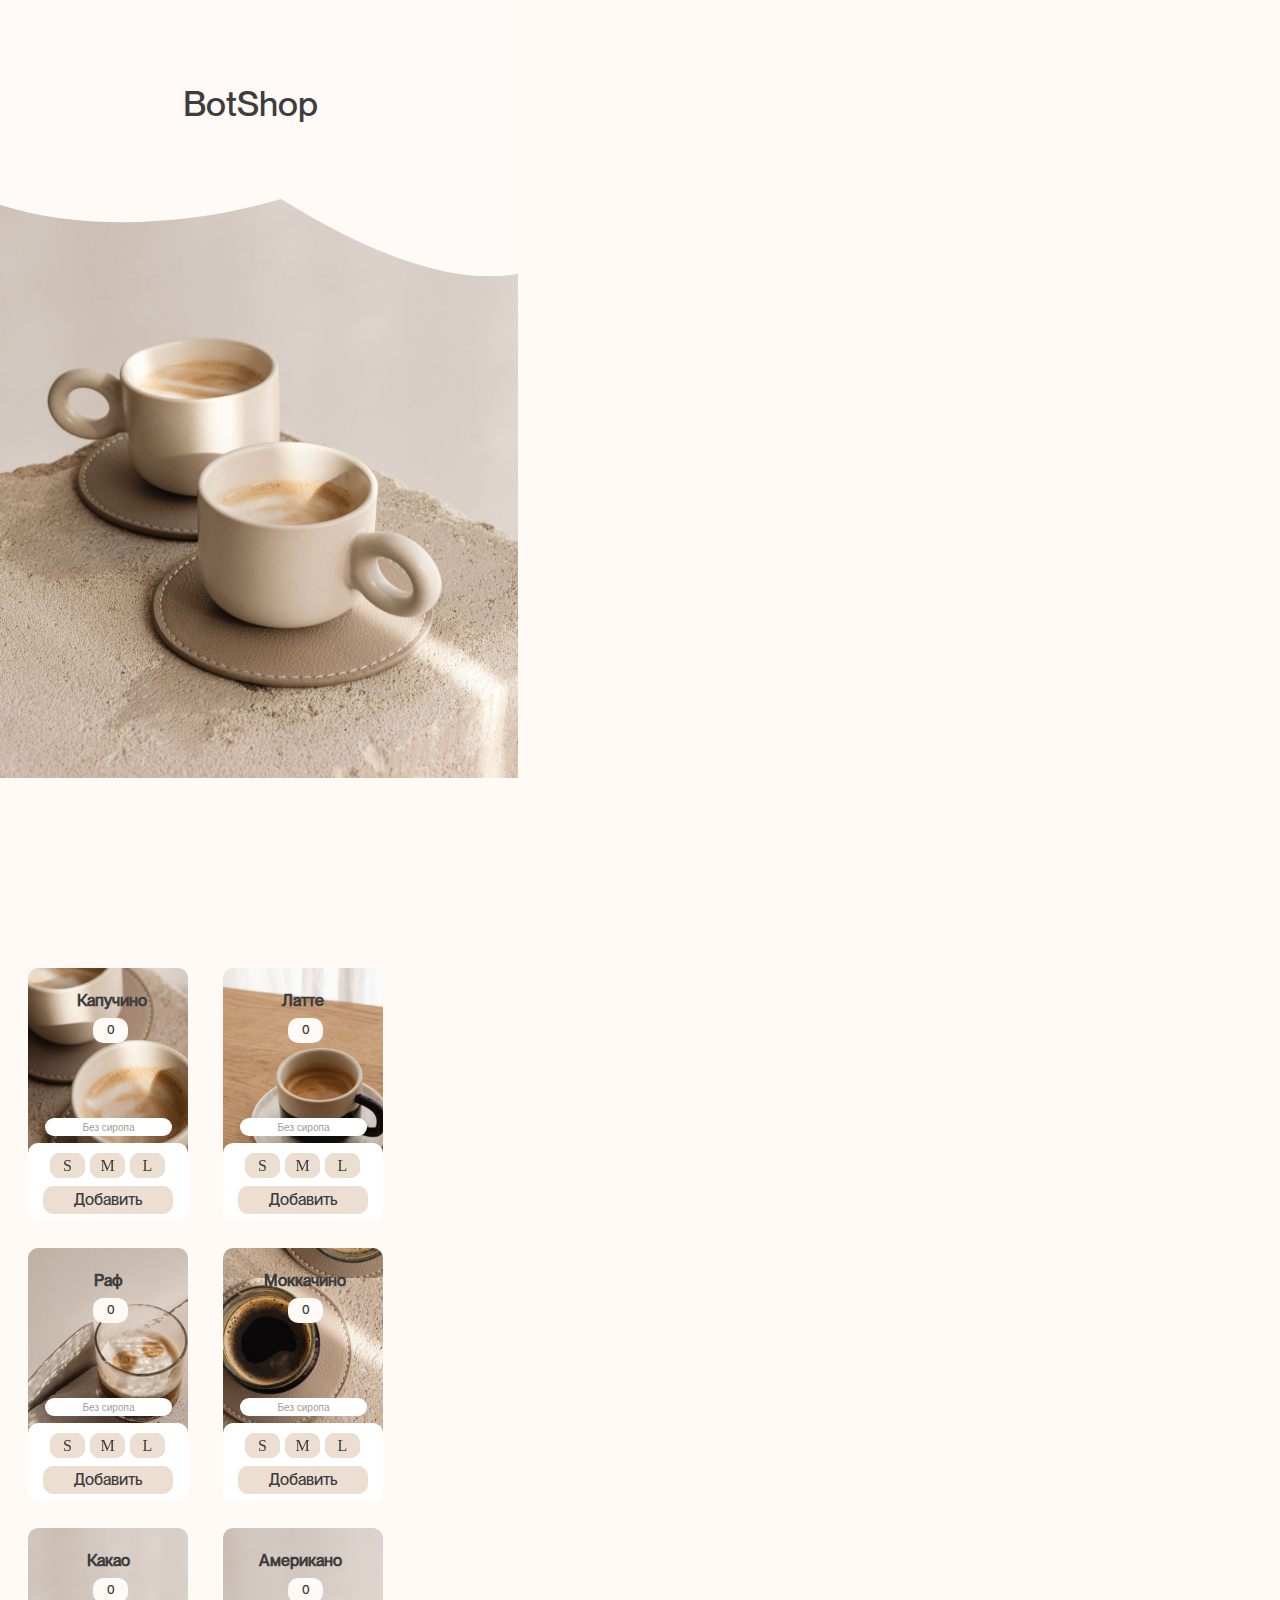
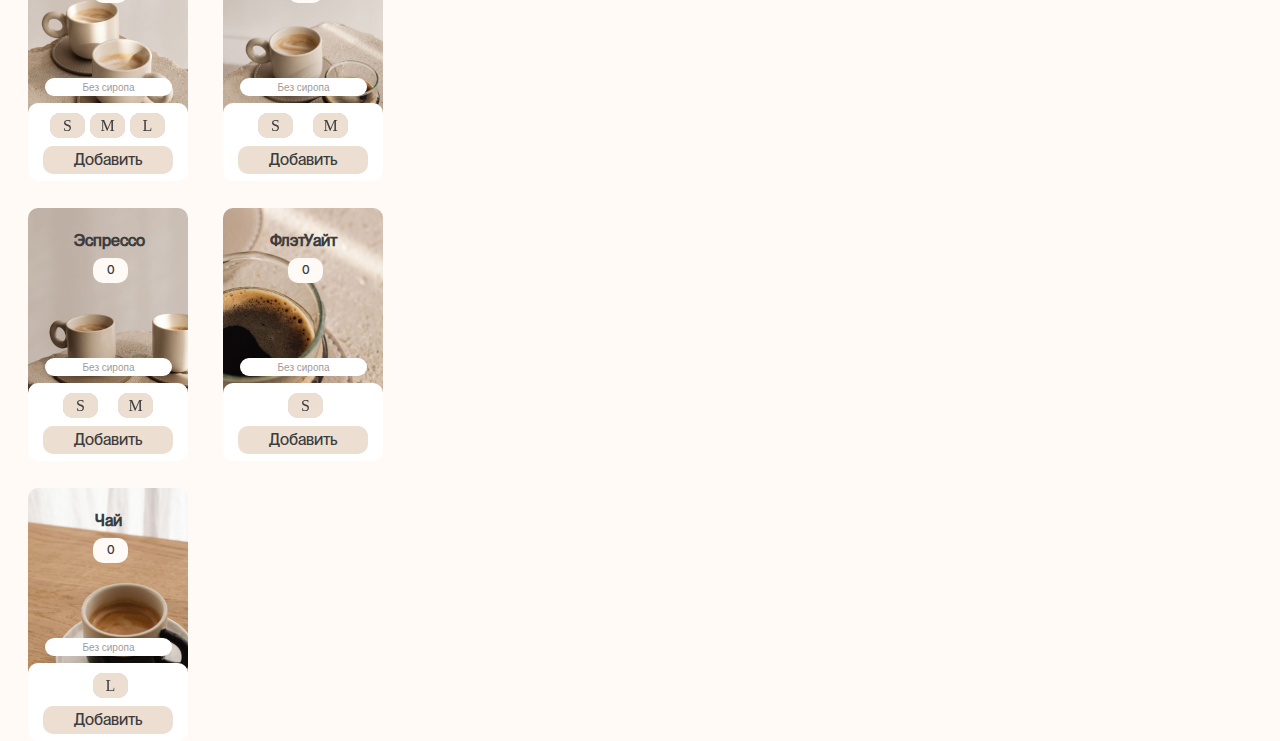
==== commit 772dbb9d: "preloader" ====
--- a/index.html
+++ b/index.html
@@ -16,7 +16,7 @@
 <body>
 
 <div class="preloader">
-  <img class="ellipse" src="../img/ellipse.svg" alt="">
+  <div class="ellipse"></div>
   <h1 class="title title-preloader">BotShop</h1>
   <div class="loader"></div>
 </div>
--- a/css/style.css
+++ b/css/style.css
@@ -24,15 +24,17 @@
 
 .ellipse{
   position: absolute;
-  width: 820px;
-  height: 460px;
-  left: -130px;
-  top: -140px;
+  width: 704px;
+  height: 448px;
+  left: -100px;
+  top: -170px;
+
+  background: url("../img/ellipse.svg");
 }
 
 .title-preloader{
   margin-left: 50px;
-  margin-top:100px;
+  margin-top:70px;
 }
 
 
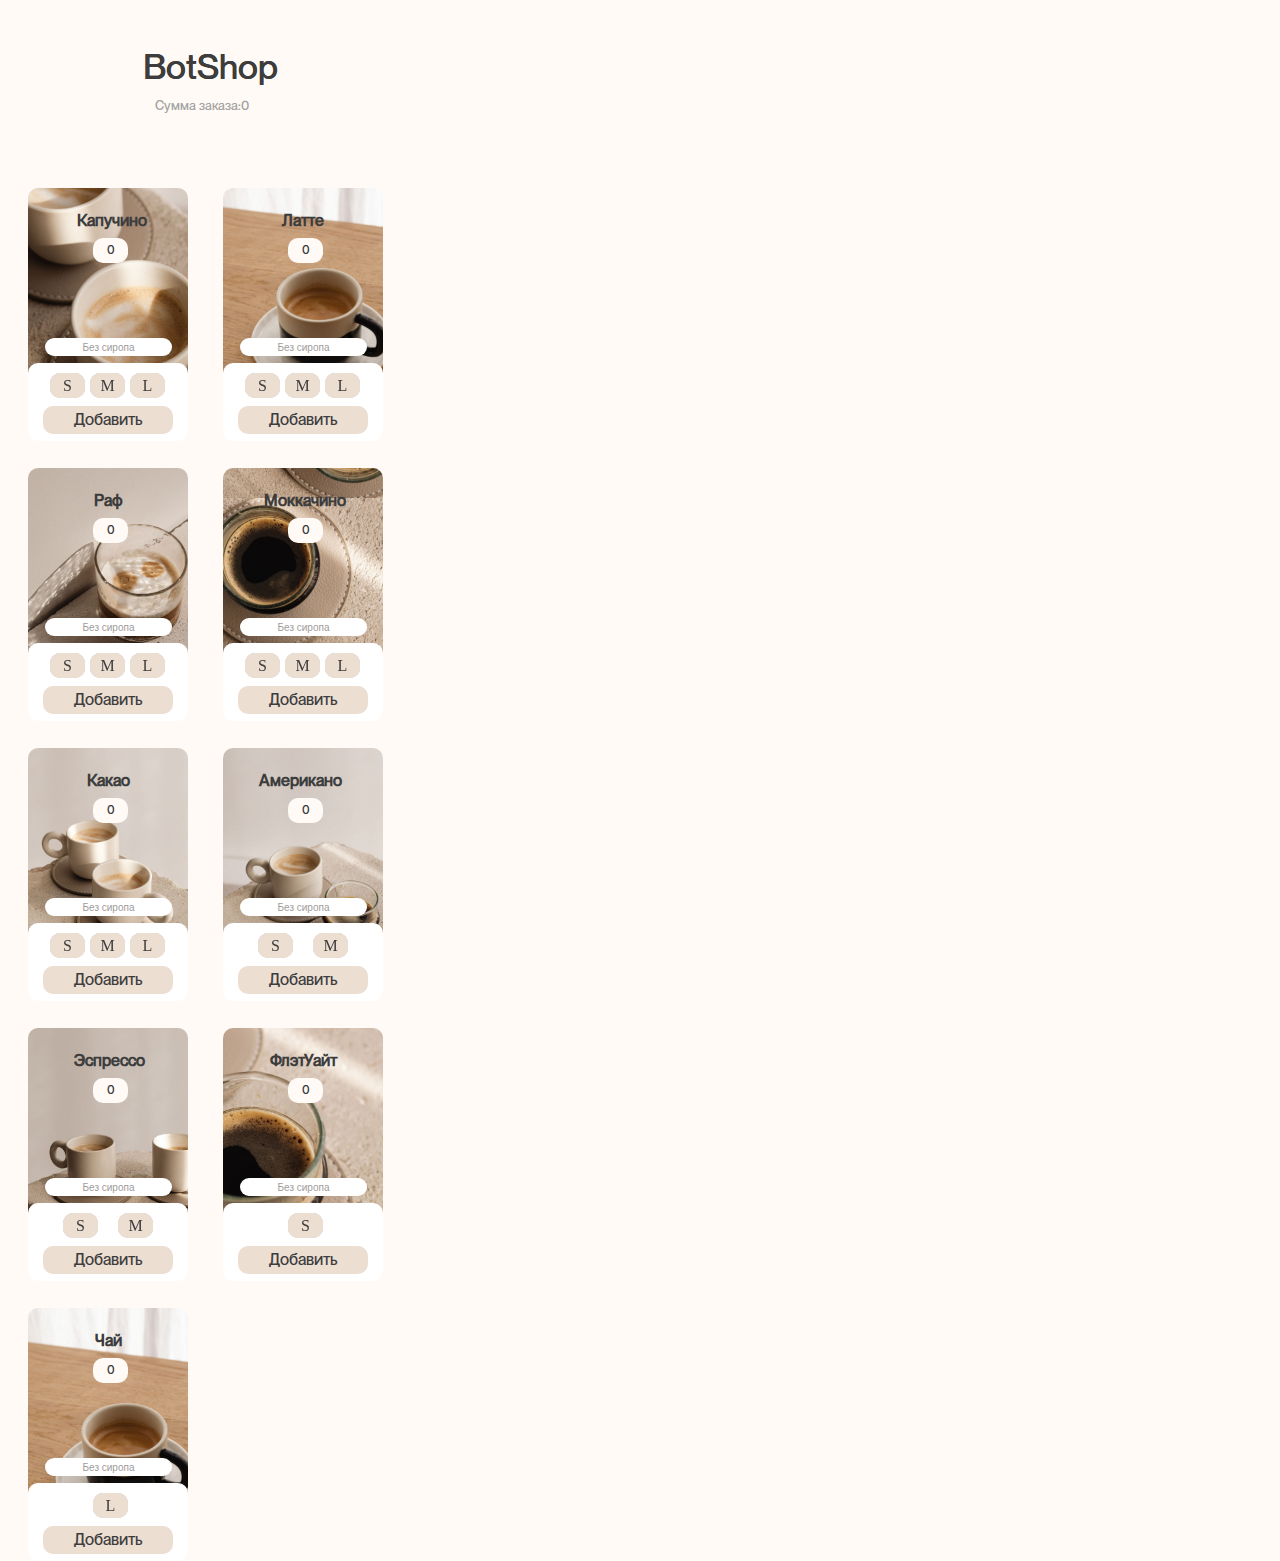
==== commit 5df62c55: "preloader" ====
--- a/index.html
+++ b/index.html
@@ -11,27 +11,29 @@
   <link rel="stylesheet" href="css/images.css">
   <link rel="stylesheet" href="css/select.css">
   <link rel="stylesheet" href="css/price.css">
+  <link rel="stylesheet" href="css/preloader.css">
   <title>BotShop</title>
 </head>
 <body>
 
-<div class="preloader">
-  <div class="ellipse"></div>
-  <h1 class="title title-preloader">BotShop</h1>
-  <div class="loader"></div>
-</div>
+
 <h1 class="title">BotShop</h1>
 <h2 class="average-price_sum_text">Сумма заказа:</h2>
 <h2 class="average-price_text">0</h2>
-
-
 
 <div class="container">
   <div class="products"></div>
 </div>
 
+<div id="preloader" class="preloader">
+  <div class="ellipse"></div>
+  <h1 class="title title-preloader">BotShop</h1>
+  <div class="loader"></div>
+</div>
+
 <script src="https://telegram.org/js/telegram-web-app.js"></script>
 <script src="js/app.js"></script>
 <script src="js/GetProductsData.js"></script>
+<script src="js/preloader.js"></script>
 </body>
 </html>
--- a/css/style.css
+++ b/css/style.css
@@ -9,39 +9,6 @@
   height: 932px;
   background: #FFFAF6
 }
-
-.preloader{
-  position: relative;
-  left: -10px;
-  top: -10px;
-  width: 520px;
-  height: 780px;
-  background: url("../img/cacao.jpeg") 50% 60%;
-  background-size: 600px 800px;
-  z-index: 2;
-  overflow: hidden;
-}
-
-.ellipse{
-  position: absolute;
-  width: 704px;
-  height: 448px;
-  left: -100px;
-  top: -170px;
-
-  background: url("../img/ellipse.svg");
-}
-
-.title-preloader{
-  margin-left: 50px;
-  margin-top:70px;
-}
-
-
-
-
-
-
 
 .container {
   max-width: 400px;
--- a/css/cards_containers.css
+++ b/css/cards_containers.css
@@ -14,7 +14,6 @@
     left: 20px;
     top: 180px;
     margin-bottom: 10px;
-
     border-radius: 10px;
 }
 
